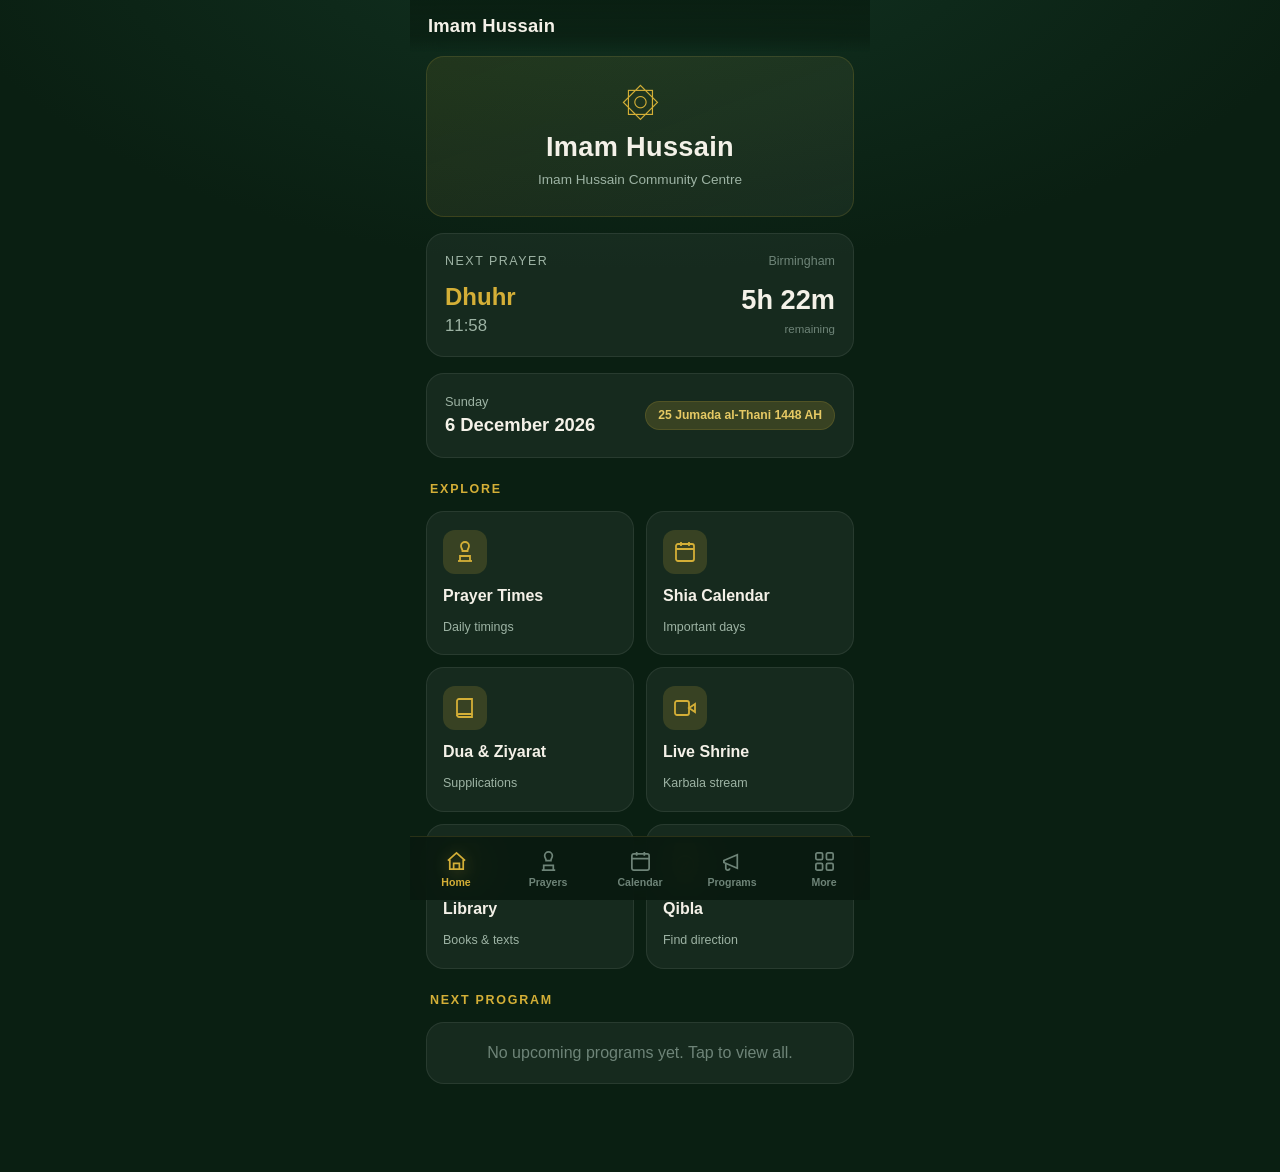
==== index.html @ 4997cfa5 "v1: Imam Hussain community app — hub, prayers, Shia calendar, programs (Sheet CMS), live, library, q" ====
<!DOCTYPE html>
<html lang="en">
<head>
<meta charset="UTF-8">
<meta name="viewport" content="width=device-width, initial-scale=1.0, viewport-fit=cover, user-scalable=no">
<meta name="apple-mobile-web-app-capable" content="yes">
<meta name="mobile-web-app-capable" content="yes">
<meta name="apple-mobile-web-app-status-bar-style" content="black-translucent">
<meta name="apple-mobile-web-app-title" content="Imam Hussain">
<meta name="theme-color" content="#0A1F12">
<title>Imam Hussain</title>
<link rel="manifest" href="manifest.json">
<link rel="apple-touch-icon" href="icons/icon-192.png">
<link rel="icon" type="image/png" href="icons/icon-192.png">
<link rel="stylesheet" href="css/styles.css">
</head>
<body>
<div id="app">
  <header class="appbar">
    <button class="back" id="backBtn" hidden aria-label="Back">‹</button>
    <div class="title" id="appTitle">Imam Hussain</div>
    <div class="spacer"></div>
  </header>

  <main id="view"><div class="spinner"></div></main>

  <nav class="navbar" id="navbar"></nav>
</div>

<script type="module" src="js/app.js"></script>
</body>
</html>
---- css/styles.css ----
/* =====================================================================
   IMAM HUSSAIN COMMUNITY APP — DESIGN SYSTEM
   ===================================================================== */

:root {
  /* Brand */
  --green-900: #0A1F12;
  --green-800: #0D2818;
  --green-700: #123322;
  --green-600: #1B3A2D;
  --green-500: #245040;
  --gold:      #D4AF37;
  --gold-soft: #E6C964;
  --gold-dim:  rgba(212,175,55,0.18);

  /* Surfaces */
  --bg:        #0A1F12;
  --surface:   rgba(255,255,255,0.05);
  --surface-2: rgba(255,255,255,0.08);
  --border:    rgba(212,175,55,0.16);
  --border-2:  rgba(255,255,255,0.08);

  /* Text */
  --text:      #F4F1E8;
  --text-dim:  #9DB3A4;
  --text-faint:#6E8478;

  /* System */
  --radius:    18px;
  --radius-sm: 12px;
  --shadow:    0 10px 40px rgba(0,0,0,0.45);
  --nav-h:     64px;
  --maxw:      460px;
  --ease:      cubic-bezier(.4,0,.2,1);

  --safe-top:    env(safe-area-inset-top, 0px);
  --safe-bottom: env(safe-area-inset-bottom, 0px);
}

* { margin: 0; padding: 0; box-sizing: border-box; -webkit-tap-highlight-color: transparent; }

html, body { height: 100%; }

body {
  font-family: -apple-system, BlinkMacSystemFont, 'Segoe UI', Roboto, 'Helvetica Neue', sans-serif;
  background:
    radial-gradient(1200px 600px at 50% -10%, var(--green-700), transparent 60%),
    var(--bg);
  background-attachment: fixed;
  color: var(--text);
  -webkit-user-select: none; user-select: none;
  overscroll-behavior-y: none;
  line-height: 1.5;
}

/* ---- App frame ----------------------------------------------------- */
#app {
  max-width: var(--maxw);
  margin: 0 auto;
  min-height: 100vh;
  position: relative;
  display: flex;
  flex-direction: column;
}

/* ---- App bar ------------------------------------------------------- */
.appbar {
  position: sticky; top: 0; z-index: 30;
  padding: calc(var(--safe-top) + 12px) 18px 12px;
  display: flex; align-items: center; gap: 12px;
  background: linear-gradient(180deg, rgba(10,31,18,0.96), rgba(10,31,18,0.78) 70%, transparent);
  backdrop-filter: blur(14px);
  -webkit-backdrop-filter: blur(14px);
}
.appbar .title { font-size: 1.15rem; font-weight: 700; letter-spacing: .2px; }
.appbar .back {
  width: 36px; height: 36px; border-radius: 50%;
  display: grid; place-items: center;
  background: var(--surface); border: 1px solid var(--border-2);
  color: var(--gold); font-size: 1.1rem; cursor: pointer;
}
.appbar .spacer { flex: 1; }
.appbar .back[hidden] { display: none; }
[hidden] { display: none !important; }

/* ---- View container ------------------------------------------------ */
#view {
  flex: 1;
  padding: 4px 16px calc(var(--nav-h) + var(--safe-bottom) + 24px);
  animation: viewIn .28s var(--ease);
}
@keyframes viewIn { from { opacity: 0; transform: translateY(8px); } to { opacity: 1; transform: none; } }

/* ---- Bottom navigation -------------------------------------------- */
.navbar {
  position: fixed; left: 0; right: 0; bottom: 0; z-index: 40;
  max-width: var(--maxw); margin: 0 auto;
  height: calc(var(--nav-h) + var(--safe-bottom));
  padding-bottom: var(--safe-bottom);
  display: grid; grid-template-columns: repeat(5, 1fr);
  background: rgba(9,26,16,0.92);
  backdrop-filter: blur(18px); -webkit-backdrop-filter: blur(18px);
  border-top: 1px solid var(--border);
}
.navbtn {
  background: none; border: none; cursor: pointer;
  display: flex; flex-direction: column; align-items: center; justify-content: center;
  gap: 3px; color: var(--text-faint); font-size: .66rem; font-weight: 600;
  transition: color .2s var(--ease);
}
.navbtn svg { width: 23px; height: 23px; stroke: currentColor; fill: none; stroke-width: 1.8; }
.navbtn.active { color: var(--gold); }
.navbtn.active svg { filter: drop-shadow(0 2px 8px rgba(212,175,55,.4)); }

/* ---- Cards & primitives ------------------------------------------- */
.card {
  background: var(--surface);
  border: 1px solid var(--border-2);
  border-radius: var(--radius);
  padding: 18px;
}
.card.gold { border-color: var(--border); background: linear-gradient(160deg, rgba(212,175,55,.10), var(--surface)); }

.section-title {
  font-size: .78rem; font-weight: 700; letter-spacing: .14em; text-transform: uppercase;
  color: var(--gold); margin: 22px 4px 12px;
}
.muted { color: var(--text-dim); }
.faint { color: var(--text-faint); }
.center { text-align: center; }

.pill {
  display: inline-flex; align-items: center; gap: 6px;
  background: var(--gold-dim); color: var(--gold-soft);
  border: 1px solid var(--border);
  padding: 4px 12px; border-radius: 999px; font-size: .76rem; font-weight: 600;
}

.btn {
  display: inline-flex; align-items: center; justify-content: center; gap: 8px;
  background: var(--gold); color: var(--green-900);
  border: none; border-radius: 12px; padding: 13px 18px;
  font-size: .95rem; font-weight: 700; cursor: pointer;
  transition: transform .12s var(--ease), filter .2s;
}
.btn:active { transform: scale(.97); }
.btn.ghost { background: transparent; color: var(--gold); border: 1.5px solid var(--gold); }
.btn.block { width: 100%; }

/* ---- Grid of feature tiles ---------------------------------------- */
.tile-grid { display: grid; grid-template-columns: 1fr 1fr; gap: 12px; }
.tile {
  background: var(--surface); border: 1px solid var(--border-2);
  border-radius: var(--radius); padding: 18px 16px; cursor: pointer;
  display: flex; flex-direction: column; gap: 10px;
  transition: transform .15s var(--ease), border-color .2s, background .2s;
}
.tile:active { transform: scale(.97); }
.tile .ico {
  width: 44px; height: 44px; border-radius: 12px;
  display: grid; place-items: center;
  background: var(--gold-dim); color: var(--gold);
}
.tile .ico svg { width: 24px; height: 24px; stroke: currentColor; fill: none; stroke-width: 1.8; }
.tile .t-name { font-weight: 700; font-size: 1rem; }
.tile .t-desc { font-size: .78rem; color: var(--text-dim); }

/* ---- Loading / empty ---------------------------------------------- */
.spinner {
  width: 32px; height: 32px; margin: 40px auto; border-radius: 50%;
  border: 3px solid var(--border); border-top-color: var(--gold);
  animation: spin 1s linear infinite;
}
@keyframes spin { to { transform: rotate(360deg); } }
.empty { text-align: center; color: var(--text-dim); padding: 48px 20px; }
.empty .em-ico { font-size: 2.4rem; margin-bottom: 10px; opacity: .5; }

/* ---- Utilities ----------------------------------------------------- */
.row { display: flex; align-items: center; gap: 12px; }
.between { justify-content: space-between; }
.stack { display: flex; flex-direction: column; gap: 12px; }
.mt8{margin-top:8px}.mt16{margin-top:16px}.mt24{margin-top:24px}
.divider { height: 1px; background: var(--border-2); margin: 16px 0; }

/* Arabic / RTL helpers */
.ar { font-family: 'Traditional Arabic','Scheherazade New','Amiri',serif; direction: rtl; line-height: 2; }

/* Hide scrollbars but keep scroll */
::-webkit-scrollbar { width: 0; height: 0; }
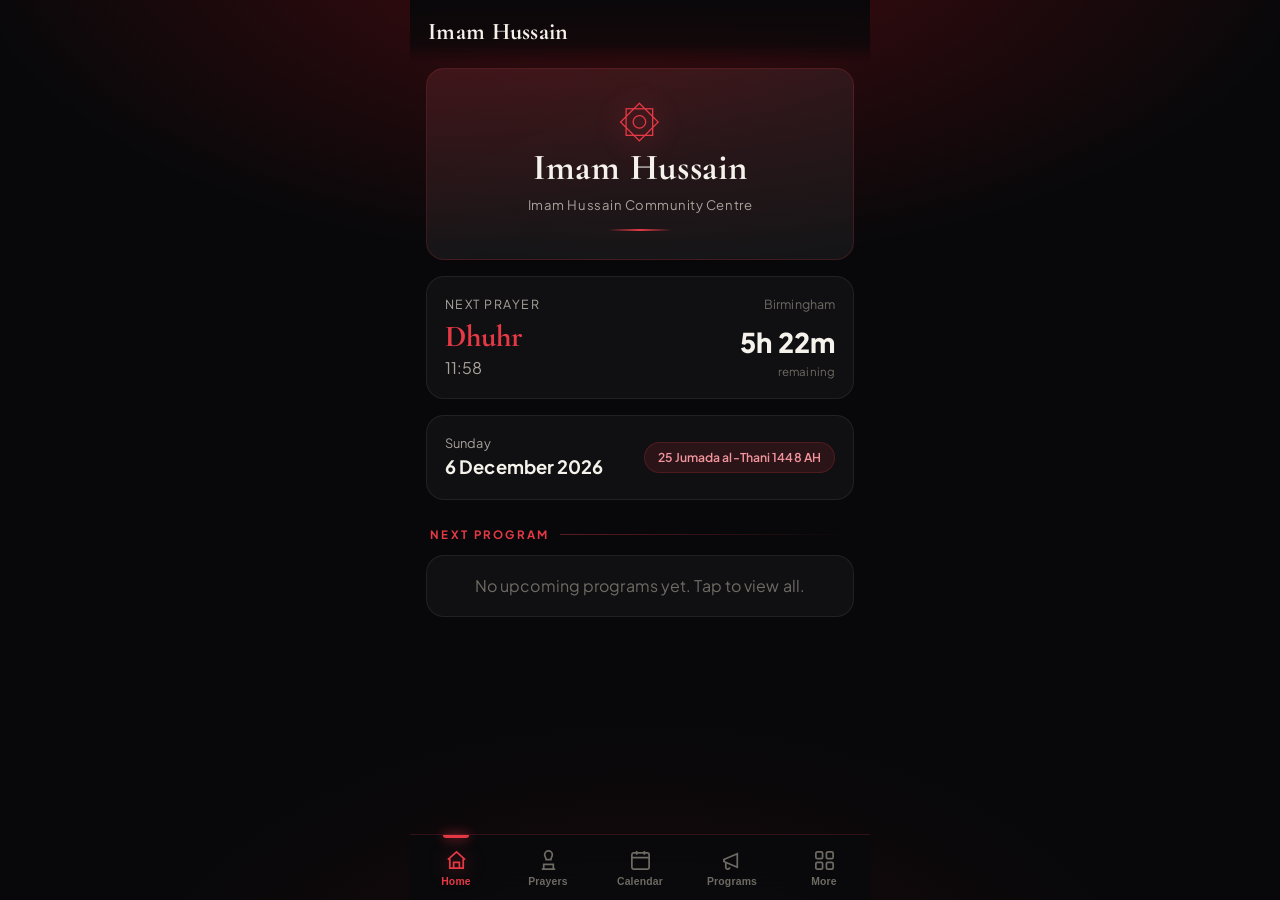
==== commit 1c54d53f: "Redesign: black/red/white Hussaini theme + serif display fonts; fix live (auto-resolving 24/7 channe" ====
--- a/index.html
+++ b/index.html
@@ -7,11 +7,15 @@
 <meta name="mobile-web-app-capable" content="yes">
 <meta name="apple-mobile-web-app-status-bar-style" content="black-translucent">
 <meta name="apple-mobile-web-app-title" content="Imam Hussain">
-<meta name="theme-color" content="#0A1F12">
+<meta name="theme-color" content="#08080A">
+<meta name="robots" content="noindex, nofollow">
 <title>Imam Hussain</title>
 <link rel="manifest" href="manifest.json">
 <link rel="apple-touch-icon" href="icons/icon-192.png">
 <link rel="icon" type="image/png" href="icons/icon-192.png">
+<link rel="preconnect" href="https://fonts.googleapis.com">
+<link rel="preconnect" href="https://fonts.gstatic.com" crossorigin>
+<link href="https://fonts.googleapis.com/css2?family=Amiri:wght@400;700&family=Cormorant+Garamond:wght@500;600;700&family=Plus+Jakarta+Sans:wght@400;500;600;700;800&display=swap" rel="stylesheet">
 <link rel="stylesheet" href="css/styles.css">
 </head>
 <body>
--- a/css/styles.css
+++ b/css/styles.css
@@ -1,35 +1,49 @@
 /* =====================================================================
-   IMAM HUSSAIN COMMUNITY APP — DESIGN SYSTEM
+   IMAM HUSSAIN COMMUNITY APP — DESIGN SYSTEM  (black · red · white)
    ===================================================================== */
 
 :root {
-  /* Brand */
-  --green-900: #0A1F12;
-  --green-800: #0D2818;
-  --green-700: #123322;
-  --green-600: #1B3A2D;
-  --green-500: #245040;
-  --gold:      #D4AF37;
-  --gold-soft: #E6C964;
-  --gold-dim:  rgba(212,175,55,0.18);
+  /* Brand — Hussaini red on black */
+  --red:        #B5121B;   /* deep crimson  */
+  --red-bright: #E63946;   /* highlight red */
+  --red-deep:   #7A0C12;   /* shadow red    */
+  --red-soft:   rgba(230,57,70,0.13);
+  --red-line:   rgba(230,57,70,0.38);
+
+  /* Neutrals (charcoal → black) */
+  --green-900: #08080A;   /* legacy aliases kept for view code */
+  --green-800: #0D0D10;
+  --green-700: #151519;
+  --green-600: #1B1B20;
+  --green-500: #232329;
+
+  /* Accent aliases (existing markup references --gold*) → now red */
+  --gold:      #E63946;
+  --gold-soft: #F2949B;
+  --gold-dim:  rgba(230,57,70,0.13);
 
   /* Surfaces */
-  --bg:        #0A1F12;
-  --surface:   rgba(255,255,255,0.05);
-  --surface-2: rgba(255,255,255,0.08);
-  --border:    rgba(212,175,55,0.16);
-  --border-2:  rgba(255,255,255,0.08);
+  --bg:        #08080A;
+  --surface:   rgba(255,255,255,0.035);
+  --surface-2: rgba(255,255,255,0.065);
+  --border:    rgba(230,57,70,0.18);
+  --border-2:  rgba(255,255,255,0.07);
 
   /* Text */
-  --text:      #F4F1E8;
-  --text-dim:  #9DB3A4;
-  --text-faint:#6E8478;
+  --text:      #F5F2EC;
+  --text-dim:  #A8A29B;
+  --text-faint:#6E6A64;
+
+  /* Type */
+  --font-body:    'Plus Jakarta Sans', -apple-system, BlinkMacSystemFont, 'Segoe UI', Roboto, sans-serif;
+  --font-display: 'Cormorant Garamond', Georgia, 'Times New Roman', serif;
+  --font-ar:      'Amiri', 'Scheherazade New', 'Traditional Arabic', serif;
 
   /* System */
   --radius:    18px;
   --radius-sm: 12px;
-  --shadow:    0 10px 40px rgba(0,0,0,0.45);
-  --nav-h:     64px;
+  --shadow:    0 16px 50px rgba(0,0,0,0.6);
+  --nav-h:     66px;
   --maxw:      460px;
   --ease:      cubic-bezier(.4,0,.2,1);
 
@@ -38,22 +52,22 @@
 }
 
 * { margin: 0; padding: 0; box-sizing: border-box; -webkit-tap-highlight-color: transparent; }
-
 html, body { height: 100%; }
 
 body {
-  font-family: -apple-system, BlinkMacSystemFont, 'Segoe UI', Roboto, 'Helvetica Neue', sans-serif;
+  font-family: var(--font-body);
   background:
-    radial-gradient(1200px 600px at 50% -10%, var(--green-700), transparent 60%),
+    radial-gradient(1100px 540px at 50% -8%, rgba(150,16,24,0.42), transparent 62%),
+    radial-gradient(900px 600px at 50% 120%, rgba(120,12,18,0.18), transparent 60%),
     var(--bg);
   background-attachment: fixed;
   color: var(--text);
   -webkit-user-select: none; user-select: none;
   overscroll-behavior-y: none;
   line-height: 1.5;
-}
-
-/* ---- App frame ----------------------------------------------------- */
+  letter-spacing: .1px;
+}
+
 #app {
   max-width: var(--maxw);
   margin: 0 auto;
@@ -66,30 +80,32 @@
 /* ---- App bar ------------------------------------------------------- */
 .appbar {
   position: sticky; top: 0; z-index: 30;
-  padding: calc(var(--safe-top) + 12px) 18px 12px;
+  padding: calc(var(--safe-top) + 14px) 18px 12px;
   display: flex; align-items: center; gap: 12px;
-  background: linear-gradient(180deg, rgba(10,31,18,0.96), rgba(10,31,18,0.78) 70%, transparent);
-  backdrop-filter: blur(14px);
-  -webkit-backdrop-filter: blur(14px);
-}
-.appbar .title { font-size: 1.15rem; font-weight: 700; letter-spacing: .2px; }
+  background: linear-gradient(180deg, rgba(8,8,10,0.96), rgba(8,8,10,0.72) 70%, transparent);
+  backdrop-filter: blur(16px); -webkit-backdrop-filter: blur(16px);
+}
+.appbar .title {
+  font-family: var(--font-display);
+  font-size: 1.5rem; font-weight: 700; letter-spacing: .3px;
+}
 .appbar .back {
-  width: 36px; height: 36px; border-radius: 50%;
+  width: 38px; height: 38px; border-radius: 50%;
   display: grid; place-items: center;
   background: var(--surface); border: 1px solid var(--border-2);
-  color: var(--gold); font-size: 1.1rem; cursor: pointer;
-}
+  color: var(--red-bright); font-size: 1.2rem; cursor: pointer;
+}
+.appbar .back[hidden] { display: none; }
 .appbar .spacer { flex: 1; }
-.appbar .back[hidden] { display: none; }
 [hidden] { display: none !important; }
 
 /* ---- View container ------------------------------------------------ */
 #view {
   flex: 1;
-  padding: 4px 16px calc(var(--nav-h) + var(--safe-bottom) + 24px);
-  animation: viewIn .28s var(--ease);
-}
-@keyframes viewIn { from { opacity: 0; transform: translateY(8px); } to { opacity: 1; transform: none; } }
+  padding: 6px 16px calc(var(--nav-h) + var(--safe-bottom) + 26px);
+  animation: viewIn .3s var(--ease);
+}
+@keyframes viewIn { from { opacity: 0; transform: translateY(10px); } to { opacity: 1; transform: none; } }
 
 /* ---- Bottom navigation -------------------------------------------- */
 .navbar {
@@ -98,19 +114,23 @@
   height: calc(var(--nav-h) + var(--safe-bottom));
   padding-bottom: var(--safe-bottom);
   display: grid; grid-template-columns: repeat(5, 1fr);
-  background: rgba(9,26,16,0.92);
-  backdrop-filter: blur(18px); -webkit-backdrop-filter: blur(18px);
+  background: rgba(10,10,12,0.94);
+  backdrop-filter: blur(20px); -webkit-backdrop-filter: blur(20px);
   border-top: 1px solid var(--border);
 }
 .navbtn {
-  background: none; border: none; cursor: pointer;
+  background: none; border: none; cursor: pointer; position: relative;
   display: flex; flex-direction: column; align-items: center; justify-content: center;
-  gap: 3px; color: var(--text-faint); font-size: .66rem; font-weight: 600;
-  transition: color .2s var(--ease);
+  gap: 4px; color: var(--text-faint); font-size: .65rem; font-weight: 600;
+  letter-spacing: .02em; transition: color .2s var(--ease);
 }
 .navbtn svg { width: 23px; height: 23px; stroke: currentColor; fill: none; stroke-width: 1.8; }
-.navbtn.active { color: var(--gold); }
-.navbtn.active svg { filter: drop-shadow(0 2px 8px rgba(212,175,55,.4)); }
+.navbtn.active { color: var(--red-bright); }
+.navbtn.active::before {
+  content: ""; position: absolute; top: 0; width: 26px; height: 3px; border-radius: 0 0 4px 4px;
+  background: var(--red-bright); box-shadow: 0 0 12px var(--red-bright);
+}
+.navbtn.active svg { filter: drop-shadow(0 2px 9px rgba(230,57,70,.5)); }
 
 /* ---- Cards & primitives ------------------------------------------- */
 .card {
@@ -119,35 +139,45 @@
   border-radius: var(--radius);
   padding: 18px;
 }
-.card.gold { border-color: var(--border); background: linear-gradient(160deg, rgba(212,175,55,.10), var(--surface)); }
+.card.gold {
+  border-color: var(--border);
+  background:
+    linear-gradient(155deg, rgba(230,57,70,0.10), rgba(255,255,255,0.02) 55%),
+    var(--surface);
+}
 
 .section-title {
-  font-size: .78rem; font-weight: 700; letter-spacing: .14em; text-transform: uppercase;
-  color: var(--gold); margin: 22px 4px 12px;
-}
+  font-size: .72rem; font-weight: 700; letter-spacing: .2em; text-transform: uppercase;
+  color: var(--red-bright); margin: 26px 4px 12px;
+  display: flex; align-items: center; gap: 10px;
+}
+.section-title::after { content:""; flex:1; height:1px; background: linear-gradient(90deg,var(--red-line),transparent); }
+
 .muted { color: var(--text-dim); }
 .faint { color: var(--text-faint); }
 .center { text-align: center; }
 
 .pill {
   display: inline-flex; align-items: center; gap: 6px;
-  background: var(--gold-dim); color: var(--gold-soft);
+  background: var(--red-soft); color: var(--gold-soft);
   border: 1px solid var(--border);
-  padding: 4px 12px; border-radius: 999px; font-size: .76rem; font-weight: 600;
+  padding: 5px 13px; border-radius: 999px; font-size: .76rem; font-weight: 600;
 }
 
 .btn {
   display: inline-flex; align-items: center; justify-content: center; gap: 8px;
-  background: var(--gold); color: var(--green-900);
-  border: none; border-radius: 12px; padding: 13px 18px;
+  background: linear-gradient(160deg, var(--red-bright), var(--red));
+  color: #fff;
+  border: none; border-radius: 13px; padding: 14px 18px;
   font-size: .95rem; font-weight: 700; cursor: pointer;
+  box-shadow: 0 8px 22px rgba(181,18,27,0.34);
   transition: transform .12s var(--ease), filter .2s;
 }
 .btn:active { transform: scale(.97); }
-.btn.ghost { background: transparent; color: var(--gold); border: 1.5px solid var(--gold); }
+.btn.ghost { background: transparent; color: var(--red-bright); border: 1.5px solid var(--red-line); box-shadow: none; }
 .btn.block { width: 100%; }
 
-/* ---- Grid of feature tiles ---------------------------------------- */
+/* ---- Feature tiles ------------------------------------------------- */
 .tile-grid { display: grid; grid-template-columns: 1fr 1fr; gap: 12px; }
 .tile {
   background: var(--surface); border: 1px solid var(--border-2);
@@ -156,24 +186,21 @@
   transition: transform .15s var(--ease), border-color .2s, background .2s;
 }
 .tile:active { transform: scale(.97); }
-.tile .ico {
-  width: 44px; height: 44px; border-radius: 12px;
-  display: grid; place-items: center;
-  background: var(--gold-dim); color: var(--gold);
-}
+.tile .ico { width: 44px; height: 44px; border-radius: 12px; display: grid; place-items: center;
+  background: var(--red-soft); color: var(--red-bright); }
 .tile .ico svg { width: 24px; height: 24px; stroke: currentColor; fill: none; stroke-width: 1.8; }
 .tile .t-name { font-weight: 700; font-size: 1rem; }
 .tile .t-desc { font-size: .78rem; color: var(--text-dim); }
 
 /* ---- Loading / empty ---------------------------------------------- */
 .spinner {
-  width: 32px; height: 32px; margin: 40px auto; border-radius: 50%;
-  border: 3px solid var(--border); border-top-color: var(--gold);
+  width: 32px; height: 32px; margin: 44px auto; border-radius: 50%;
+  border: 3px solid var(--border-2); border-top-color: var(--red-bright);
   animation: spin 1s linear infinite;
 }
 @keyframes spin { to { transform: rotate(360deg); } }
-.empty { text-align: center; color: var(--text-dim); padding: 48px 20px; }
-.empty .em-ico { font-size: 2.4rem; margin-bottom: 10px; opacity: .5; }
+.empty { text-align: center; color: var(--text-dim); padding: 50px 20px; }
+.empty .em-ico { font-size: 2.4rem; margin-bottom: 10px; opacity: .55; }
 
 /* ---- Utilities ----------------------------------------------------- */
 .row { display: flex; align-items: center; gap: 12px; }
@@ -182,8 +209,6 @@
 .mt8{margin-top:8px}.mt16{margin-top:16px}.mt24{margin-top:24px}
 .divider { height: 1px; background: var(--border-2); margin: 16px 0; }
 
-/* Arabic / RTL helpers */
-.ar { font-family: 'Traditional Arabic','Scheherazade New','Amiri',serif; direction: rtl; line-height: 2; }
-
-/* Hide scrollbars but keep scroll */
+.ar { font-family: var(--font-ar); direction: rtl; line-height: 2; }
+
 ::-webkit-scrollbar { width: 0; height: 0; }
